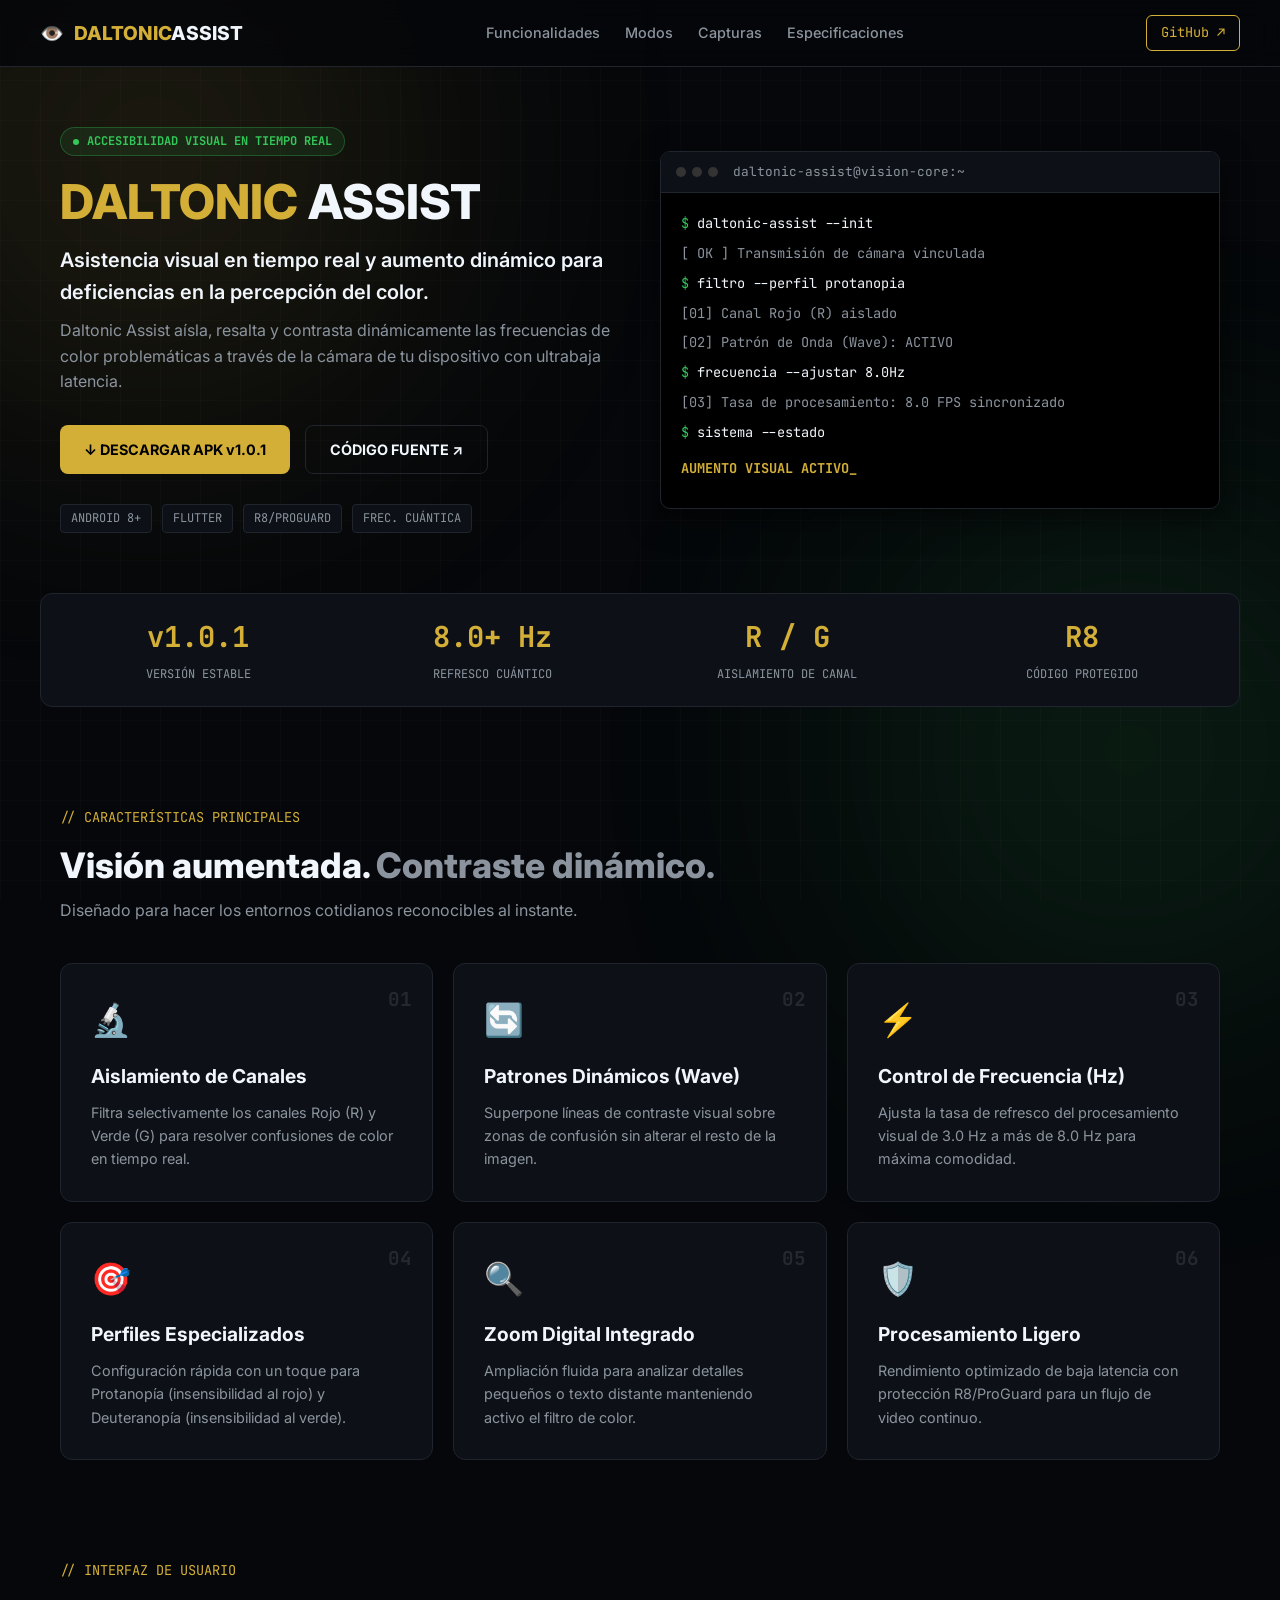
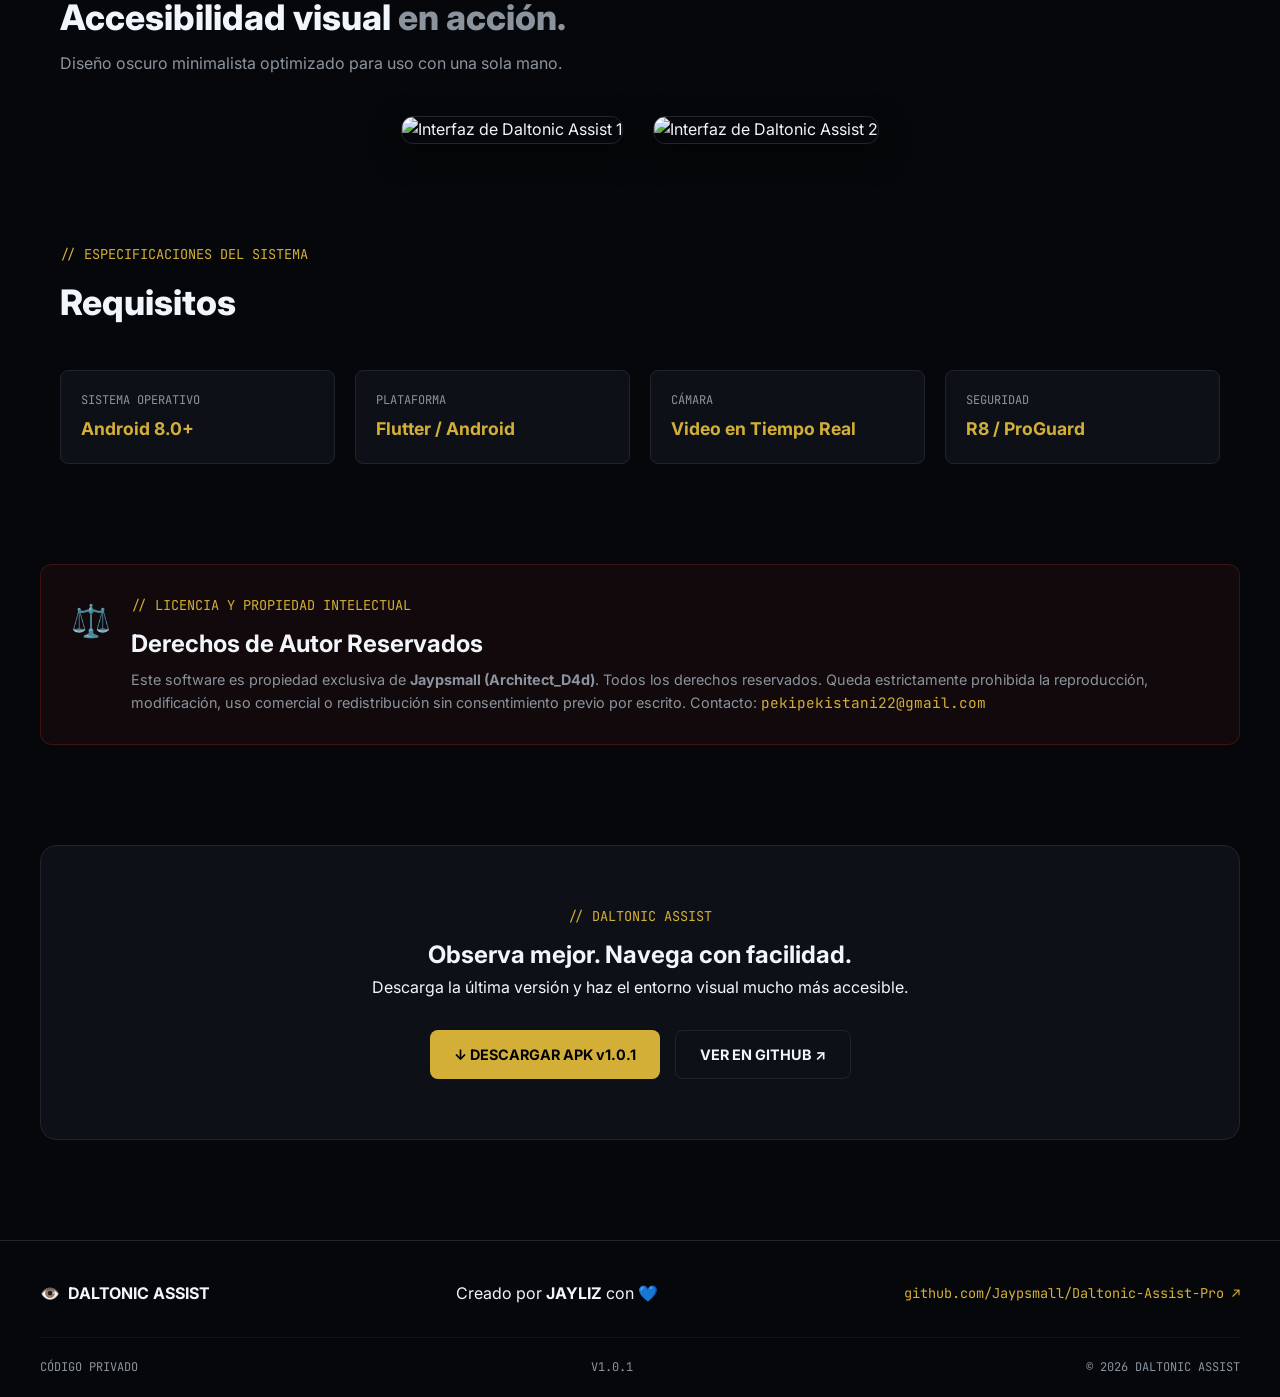
==== docs/index.html @ 0f466df2 "Create index.html for Daltonic Assist documentation Add initial HTML structure for Daltonic Assist d" ====
<!DOCTYPE html>
<html lang="es">

<head>
    <meta charset="UTF-8">
    <meta name="viewport" content="width=device-width, initial-scale=1.0">
    <meta name="description" content="Daltonic Assist - Herramienta de accesibilidad visual y aumento de visión en tiempo real">
    <meta name="theme-color" content="#05070A">

    <title>Daltonic Assist | Accesibilidad Visual</title>

    <link rel="stylesheet" href="style.css">

    <link rel="preconnect" href="https://fonts.googleapis.com">
    <link rel="preconnect" href="https://fonts.gstatic.com" crossorigin>
    <link href="https://fonts.googleapis.com/css2?family=Inter:wght@400;500;600;700;800&family=JetBrains+Mono:wght@400;500;600;700&display=swap" rel="stylesheet">
</head>

<body>

<div class="background-grid"></div>
<div class="glow glow-gold"></div>
<div class="glow glow-green"></div>

<!-- NAVEGACIÓN -->
<header class="navbar">
    <div class="nav-container">
        <a href="#" class="brand">
            <span class="brand-icon">👁️</span>
            <span class="brand-name">
                <span class="highlight">DALTONIC</span><span class="sublight">ASSIST</span>
            </span>
        </a>

        <nav class="nav-links">
            <a href="#features">Funcionalidades</a>
            <a href="#modes">Modos</a>
            <a href="#screenshots">Capturas</a>
            <a href="#requirements">Especificaciones</a>
        </nav>

        <a href="https://github.com/Jaypsmall/Daltonic-Assist-Pro" target="_blank" rel="noopener" class="nav-github">
            GitHub ↗
        </a>
    </div>
</header>

<main>
    <!-- HERO -->
    <section class="hero">
        <div class="hero-content">
            <div class="status">
                <span class="status-dot"></span>
                ACCESIBILIDAD VISUAL EN TIEMPO REAL
            </div>

            <h1>
                <span class="title-highlight">DALTONIC</span>
                <span class="title-sublight">ASSIST</span>
            </h1>

            <p class="hero-subtitle">
                Asistencia visual en tiempo real y aumento dinámico para deficiencias en la percepción del color.
            </p>

            <p class="hero-description">
                Daltonic Assist aísla, resalta y contrasta dinámicamente las frecuencias de color problemáticas a través de la cámara de tu dispositivo con ultrabaja latencia.
            </p>

            <div class="hero-buttons">
                <a href="https://github.com/Jaypsmall/Daltonic-Assist-Pro/releases/download/Accessibility/Daltonic_Assist_Pro_v1.0.1.apk" class="button button-primary">
                    ↓ DESCARGAR APK v1.0.1
                </a>
                <a href="https://github.com/Jaypsmall/Daltonic-Assist-Pro" target="_blank" rel="noopener" class="button button-secondary">
                    CÓDIGO FUENTE ↗
                </a>
            </div>

            <div class="hero-tags">
                <span>ANDROID 8+</span>
                <span>FLUTTER</span>
                <span>R8/PROGUARD</span>
                <span>FREC. CUÁNTICA</span>
            </div>
        </div>

        <!-- TERMINAL -->
        <div class="terminal">
            <div class="terminal-header">
                <div class="terminal-dots">
                    <i></i><i></i><i></i>
                </div>
                <span>daltonic-assist@vision-core:~</span>
            </div>
            <div class="terminal-body">
                <p><span class="terminal-green">$</span> daltonic-assist --init</p>
                <p class="terminal-output">[ OK ] Transmisión de cámara vinculada</p>
                <p><span class="terminal-green">$</span> filtro --perfil protanopia</p>
                <p class="terminal-output">[01] Canal Rojo (R) aislado</p>
                <p class="terminal-output">[02] Patrón de Onda (Wave): ACTIVO</p>
                <p><span class="terminal-green">$</span> frecuencia --ajustar 8.0Hz</p>
                <p class="terminal-output">[03] Tasa de procesamiento: 8.0 FPS sincronizado</p>
                <p><span class="terminal-green">$</span> sistema --estado</p>
                <p class="terminal-success">AUMENTO VISUAL ACTIVO_</p>
            </div>
        </div>
    </section>

    <!-- ESTADÍSTICAS -->
    <section class="stats">
        <div class="stat">
            <strong>v1.0.1</strong>
            <span>VERSIÓN ESTABLE</span>
        </div>
        <div class="stat">
            <strong>8.0+ Hz</strong>
            <span>REFRESCO CUÁNTICO</span>
        </div>
        <div class="stat">
            <strong>R / G</strong>
            <span>AISLAMIENTO DE CANAL</span>
        </div>
        <div class="stat">
            <strong>R8</strong>
            <span>CÓDIGO PROTEGIDO</span>
        </div>
    </section>

    <!-- FUNCIONALIDADES -->
    <section id="features" class="section">
        <div class="section-heading">
            <span class="section-label">// CARACTERÍSTICAS PRINCIPALES</span>
            <h2>Visión aumentada. <span>Contraste dinámico.</span></h2>
            <p>Diseñado para hacer los entornos cotidianos reconocibles al instante.</p>
        </div>

        <div class="feature-grid">
            <article class="feature-card">
                <div class="feature-number">01</div>
                <div class="feature-icon">🔬</div>
                <h3>Aislamiento de Canales</h3>
                <p>Filtra selectivamente los canales Rojo (R) y Verde (G) para resolver confusiones de color en tiempo real.</p>
            </article>

            <article class="feature-card">
                <div class="feature-number">02</div>
                <div class="feature-icon">🔄</div>
                <h3>Patrones Dinámicos (Wave)</h3>
                <p>Superpone líneas de contraste visual sobre zonas de confusión sin alterar el resto de la imagen.</p>
            </article>

            <article class="feature-card">
                <div class="feature-number">03</div>
                <div class="feature-icon">⚡</div>
                <h3>Control de Frecuencia (Hz)</h3>
                <p>Ajusta la tasa de refresco del procesamiento visual de 3.0 Hz a más de 8.0 Hz para máxima comodidad.</p>
            </article>

            <article class="feature-card">
                <div class="feature-number">04</div>
                <div class="feature-icon">🎯</div>
                <h3>Perfiles Especializados</h3>
                <p>Configuración rápida con un toque para Protanopía (insensibilidad al rojo) y Deuteranopía (insensibilidad al verde).</p>
            </article>

            <article class="feature-card">
                <div class="feature-number">05</div>
                <div class="feature-icon">🔍</div>
                <h3>Zoom Digital Integrado</h3>
                <p>Ampliación fluida para analizar detalles pequeños o texto distante manteniendo activo el filtro de color.</p>
            </article>

            <article class="feature-card">
                <div class="feature-number">06</div>
                <div class="feature-icon">🛡️</div>
                <h3>Procesamiento Ligero</h3>
                <p>Rendimiento optimizado de baja latencia con protección R8/ProGuard para un flujo de video continuo.</p>
            </article>
        </div>
    </section>

    <!-- CAPTURAS -->
    <section id="screenshots" class="section screenshots-section">
        <div class="section-heading">
            <span class="section-label">// INTERFAZ DE USUARIO</span>
            <h2>Accesibilidad visual <span>en acción.</span></h2>
            <p>Diseño oscuro minimalista optimizado para uso con una sola mano.</p>
        </div>

        <div class="screenshots">
            <div class="screenshot">
                <img src="https://github.com/user-attachments/assets/061804b4-d7e8-48ab-a91e-9db1a5390f94" alt="Interfaz de Daltonic Assist 1">
            </div>
            <div class="screenshot">
                <img src="https://github.com/user-attachments/assets/c7532c7c-3c86-4502-9d98-0969b543b65f" alt="Interfaz de Daltonic Assist 2">
            </div>
        </div>
    </section>

    <!-- ESPECIFICACIONES -->
    <section id="requirements" class="section requirements-section">
        <div class="section-heading">
            <span class="section-label">// ESPECIFICACIONES DEL SISTEMA</span>
            <h2>Requisitos</h2>
        </div>

        <div class="requirements-grid">
            <div class="requirement">
                <span>SISTEMA OPERATIVO</span>
                <strong>Android 8.0+</strong>
            </div>
            <div class="requirement">
                <span>PLATAFORMA</span>
                <strong>Flutter / Android</strong>
            </div>
            <div class="requirement">
                <span>CÁMARA</span>
                <strong>Video en Tiempo Real</strong>
            </div>
            <div class="requirement">
                <span>SEGURIDAD</span>
                <strong>R8 / ProGuard</strong>
            </div>
        </div>
    </section>

    <!-- LICENCIA Y DERECHOS -->
    <section class="disclaimer">
        <div class="disclaimer-icon">⚖️</div>
        <div>
            <span class="section-label">// LICENCIA Y PROPIEDAD INTELECTUAL</span>
            <h2>Derechos de Autor Reservados</h2>
            <p>
                Este software es propiedad exclusiva de <strong>Jaypsmall (Architect_D4d)</strong>. Todos los derechos reservados.
                Queda estrictamente prohibida la reproducción, modificación, uso comercial o redistribución sin consentimiento previo por escrito.
                Contacto: <code>pekipekistani22@gmail.com</code>
            </p>
        </div>
    </section>

    <!-- CTA -->
    <section class="cta">
        <div class="cta-content">
            <span class="section-label">// DALTONIC ASSIST</span>
            <h2>Observa mejor. <span>Navega con facilidad.</span></h2>
            <p>Descarga la última versión y haz el entorno visual mucho más accesible.</p>

            <div class="hero-buttons">
                <a href="https://github.com/Jaypsmall/Daltonic-Assist-Pro/releases/download/Accessibility/Daltonic_Assist_Pro_v1.0.1.apk" class="button button-primary">
                    ↓ DESCARGAR APK v1.0.1
                </a>
                <a href="https://github.com/Jaypsmall/Daltonic-Assist-Pro" target="_blank" rel="noopener" class="button button-secondary">
                    VER EN GITHUB ↗
                </a>
            </div>
        </div>
    </section>
</main>

<!-- PIE DE PÁGINA -->
<footer>
    <div class="footer-inner">
        <div class="footer-brand">
            <span>👁️</span>
            <strong>DALTONIC ASSIST</strong>
        </div>
        <p>Creado por <strong>JAYLIZ</strong> con 💙</p>
        <a href="https://github.com/Jaypsmall/Daltonic-Assist-Pro" target="_blank" rel="noopener">
            github.com/Jaypsmall/Daltonic-Assist-Pro ↗
        </a>
    </div>

    <div class="footer-bottom">
        <span>CÓDIGO PRIVADO</span>
        <span>V1.0.1</span>
        <span>© 2026 DALTONIC ASSIST</span>
    </div>
</footer>

</body>
</html>
---- docs/style.css ----
:root {
    --bg-color: #05070a;
    --card-bg: #0d1117;
    --border-color: #1f242d;
    --accent-gold: #d4af37;
    --accent-gold-light: #f3ca40;
    --accent-red: #ff3b30;
    --accent-green: #34c759;
    --text-primary: #f0f6fc;
    --text-secondary: #8b949e;
    --font-sans: 'Inter', -apple-system, BlinkMacSystemFont, sans-serif;
    --font-mono: 'JetBrains Mono', monospace;
}

* {
    box-sizing: border-box;
    margin: 0;
    padding: 0;
}

body {
    background-color: var(--bg-color);
    color: var(--text-primary);
    font-family: var(--font-sans);
    line-height: 1.6;
    overflow-x: hidden;
    position: relative;
}

/* EFECTOS DE FONDO */
.background-grid {
    position: fixed;
    top: 0;
    left: 0;
    width: 100vw;
    height: 100vh;
    background-image: 
        linear-gradient(to right, rgba(255, 255, 255, 0.02) 1px, transparent 1px),
        linear-gradient(to bottom, rgba(255, 255, 255, 0.02) 1px, transparent 1px);
    background-size: 40px 40px;
    z-index: -2;
    pointer-events: none;
}

.glow {
    position: fixed;
    width: 500px;
    height: 500px;
    border-radius: 50%;
    filter: blur(140px);
    z-index: -1;
    pointer-events: none;
    opacity: 0.15;
}

.glow-gold {
    top: -100px;
    left: -100px;
    background: var(--accent-gold);
}

.glow-green {
    bottom: -100px;
    right: -100px;
    background: var(--accent-green);
}

/* BARRA DE NAVEGACIÓN */
.navbar {
    position: sticky;
    top: 0;
    background-color: rgba(5, 7, 10, 0.85);
    backdrop-filter: blur(12px);
    border-bottom: 1px solid var(--border-color);
    z-index: 100;
    padding: 15px 20px;
}

.nav-container {
    max-width: 1200px;
    margin: 0 auto;
    display: flex;
    justify-content: space-between;
    align-items: center;
}

.brand {
    display: flex;
    align-items: center;
    gap: 10px;
    text-decoration: none;
    color: var(--text-primary);
    font-weight: 800;
    font-size: 1.2rem;
}

.brand-name .highlight {
    color: var(--accent-gold);
}

.brand-name .sublight {
    color: var(--text-primary);
}

.nav-links {
    display: flex;
    gap: 25px;
}

.nav-links a {
    color: var(--text-secondary);
    text-decoration: none;
    font-size: 0.9rem;
    font-weight: 500;
    transition: color 0.2s;
}

.nav-links a:hover {
    color: var(--accent-gold);
}

.nav-github {
    color: var(--accent-gold);
    border: 1px solid var(--accent-gold);
    padding: 6px 14px;
    border-radius: 6px;
    text-decoration: none;
    font-size: 0.85rem;
    font-family: var(--font-mono);
    transition: background 0.2s;
}

.nav-github:hover {
    background: rgba(212, 175, 55, 0.1);
}

/* HERO */
.hero {
    max-width: 1200px;
    margin: 60px auto;
    padding: 0 20px;
    display: grid;
    grid-template-columns: 1fr 1fr;
    gap: 40px;
    align-items: center;
}

.status {
    display: inline-flex;
    align-items: center;
    gap: 8px;
    background-color: rgba(52, 199, 89, 0.1);
    color: var(--accent-green);
    border: 1px solid rgba(52, 199, 89, 0.3);
    padding: 4px 12px;
    border-radius: 20px;
    font-size: 0.75rem;
    font-family: var(--font-mono);
    font-weight: 700;
    margin-bottom: 20px;
}

.status-dot {
    width: 6px;
    height: 6px;
    background-color: var(--accent-green);
    border-radius: 50%;
}

.hero h1 {
    font-size: 3rem;
    line-height: 1.1;
    font-weight: 800;
    margin-bottom: 15px;
}

.title-highlight {
    color: var(--accent-gold);
}

.title-sublight {
    color: var(--text-primary);
}

.hero-subtitle {
    font-size: 1.25rem;
    color: var(--text-primary);
    font-weight: 600;
    margin-bottom: 10px;
}

.hero-description {
    color: var(--text-secondary);
    margin-bottom: 30px;
}

.hero-buttons {
    display: flex;
    gap: 15px;
    margin-bottom: 30px;
}

.button {
    padding: 12px 24px;
    border-radius: 8px;
    font-weight: 700;
    text-decoration: none;
    font-size: 0.9rem;
    display: inline-flex;
    align-items: center;
    transition: transform 0.2s, opacity 0.2s;
}

.button:hover {
    transform: translateY(-2px);
}

.button-primary {
    background-color: var(--accent-gold);
    color: #000;
}

.button-secondary {
    background-color: transparent;
    color: var(--text-primary);
    border: 1px solid var(--border-color);
}

.hero-tags {
    display: flex;
    gap: 10px;
    flex-wrap: wrap;
}

.hero-tags span {
    background-color: var(--card-bg);
    border: 1px solid var(--border-color);
    padding: 4px 10px;
    border-radius: 4px;
    font-family: var(--font-mono);
    font-size: 0.75rem;
    color: var(--text-secondary);
}

/* TERMINAL */
.terminal {
    background-color: #000;
    border: 1px solid var(--border-color);
    border-radius: 10px;
    overflow: hidden;
    font-family: var(--font-mono);
    box-shadow: 0 10px 30px rgba(0,0,0,0.5);
}

.terminal-header {
    background-color: var(--card-bg);
    padding: 10px 15px;
    display: flex;
    align-items: center;
    gap: 15px;
    border-bottom: 1px solid var(--border-color);
    font-size: 0.8rem;
    color: var(--text-secondary);
}

.terminal-dots {
    display: flex;
    gap: 6px;
}

.terminal-dots i {
    width: 10px;
    height: 10px;
    border-radius: 50%;
    background-color: #333;
}

.terminal-body {
    padding: 20px;
    font-size: 0.85rem;
}

.terminal-body p {
    margin-bottom: 8px;
}

.terminal-green {
    color: var(--accent-green);
}

.terminal-output {
    color: var(--text-secondary);
}

.terminal-success {
    color: var(--accent-gold);
    font-weight: 700;
    margin-top: 15px;
}

/* ESTADÍSTICAS */
.stats {
    max-width: 1200px;
    margin: 40px auto;
    padding: 20px;
    display: grid;
    grid-template-columns: repeat(auto-fit, minmax(200px, 1fr));
    gap: 20px;
    background-color: var(--card-bg);
    border: 1px solid var(--border-color);
    border-radius: 12px;
}

.stat {
    text-align: center;
}

.stat strong {
    display: block;
    font-size: 1.8rem;
    color: var(--accent-gold);
    font-family: var(--font-mono);
}

.stat span {
    font-size: 0.75rem;
    color: var(--text-secondary);
    font-family: var(--font-mono);
}

/* SECCIONES General */
.section {
    max-width: 1200px;
    margin: 100px auto;
    padding: 0 20px;
}

.section-heading {
    margin-bottom: 40px;
}

.section-label {
    font-family: var(--font-mono);
    color: var(--accent-gold);
    font-size: 0.85rem;
    display: block;
    margin-bottom: 8px;
}

.section-heading h2 {
    font-size: 2.2rem;
    font-weight: 800;
}

.section-heading h2 span {
    color: var(--text-secondary);
}

.section-heading p {
    color: var(--text-secondary);
    margin-top: 5px;
}

/* TARJETAS DE CARACTERÍSTICAS */
.feature-grid {
    display: grid;
    grid-template-columns: repeat(auto-fit, minmax(320px, 1fr));
    gap: 20px;
}

.feature-card {
    background-color: var(--card-bg);
    border: 1px solid var(--border-color);
    padding: 30px;
    border-radius: 12px;
    position: relative;
    transition: border-color 0.2s;
}

.feature-card:hover {
    border-color: var(--accent-gold);
}

.feature-number {
    position: absolute;
    top: 20px;
    right: 20px;
    font-family: var(--font-mono);
    color: rgba(255,255,255,0.1);
    font-size: 1.2rem;
    font-weight: 700;
}

.feature-icon {
    font-size: 2rem;
    margin-bottom: 15px;
}

.feature-card h3 {
    margin-bottom: 10px;
    font-size: 1.2rem;
}

.feature-card p {
    color: var(--text-secondary);
    font-size: 0.9rem;
}

/* CAPTURAS DE PANTALLA */
.screenshots {
    display: flex;
    justify-content: center;
    gap: 30px;
    flex-wrap: wrap;
}

.screenshot img {
    max-width: 320px;
    width: 100%;
    border-radius: 12px;
    border: 1px solid var(--border-color);
    box-shadow: 0 10px 30px rgba(0,0,0,0.5);
}

/* REQUISITOS */
.requirements-grid {
    display: grid;
    grid-template-columns: repeat(auto-fit, minmax(220px, 1fr));
    gap: 20px;
}

.requirement {
    background-color: var(--card-bg);
    border: 1px solid var(--border-color);
    padding: 20px;
    border-radius: 8px;
    display: flex;
    flex-direction: column;
    gap: 5px;
}

.requirement span {
    font-family: var(--font-mono);
    color: var(--text-secondary);
    font-size: 0.75rem;
}

.requirement strong {
    font-size: 1.1rem;
    color: var(--accent-gold);
}

/* AVISO LEGAL Y LICENCIA */
.disclaimer {
    max-width: 1200px;
    margin: 60px auto;
    padding: 30px;
    background-color: rgba(255, 59, 48, 0.05);
    border: 1px solid rgba(255, 59, 48, 0.2);
    border-radius: 12px;
    display: flex;
    gap: 20px;
    align-items: flex-start;
}

.disclaimer-icon {
    font-size: 2rem;
}

.disclaimer p {
    color: var(--text-secondary);
    font-size: 0.9rem;
    margin-top: 5px;
}

.disclaimer code {
    font-family: var(--font-mono);
    color: var(--accent-gold);
}

/* CTA */
.cta {
    max-width: 1200px;
    margin: 100px auto;
    padding: 60px 20px;
    text-align: center;
    background-color: var(--card-bg);
    border: 1px solid var(--border-color);
    border-radius: 16px;
}

.cta .hero-buttons {
    justify-content: center;
    margin-top: 30px;
    margin-bottom: 0;
}

/* PIE DE PÁGINA */
footer {
    border-top: 1px solid var(--border-color);
    padding: 40px 20px 20px;
    background-color: var(--bg-color);
}

.footer-inner {
    max-width: 1200px;
    margin: 0 auto;
    display: flex;
    justify-content: space-between;
    align-items: center;
    flex-wrap: wrap;
    gap: 20px;
    margin-bottom: 30px;
}

.footer-brand {
    display: flex;
    align-items: center;
    gap: 8px;
}

.footer-inner a {
    color: var(--accent-gold);
    text-decoration: none;
    font-family: var(--font-mono);
    font-size: 0.85rem;
}

.footer-bottom {
    max-width: 1200px;
    margin: 0 auto;
    border-top: 1px solid rgba(255,255,255,0.05);
    padding-top: 20px;
    display: flex;
    justify-content: space-between;
    font-family: var(--font-mono);
    font-size: 0.75rem;
    color: var(--text-secondary);
}

/* RESPONSIVO */
@media (max-width: 768px) {
    .hero {
        grid-template-columns: 1fr;
    }
    .nav-links {
        display: none;
    }
    .hero h1 {
        font-size: 2.2rem;
    }
}
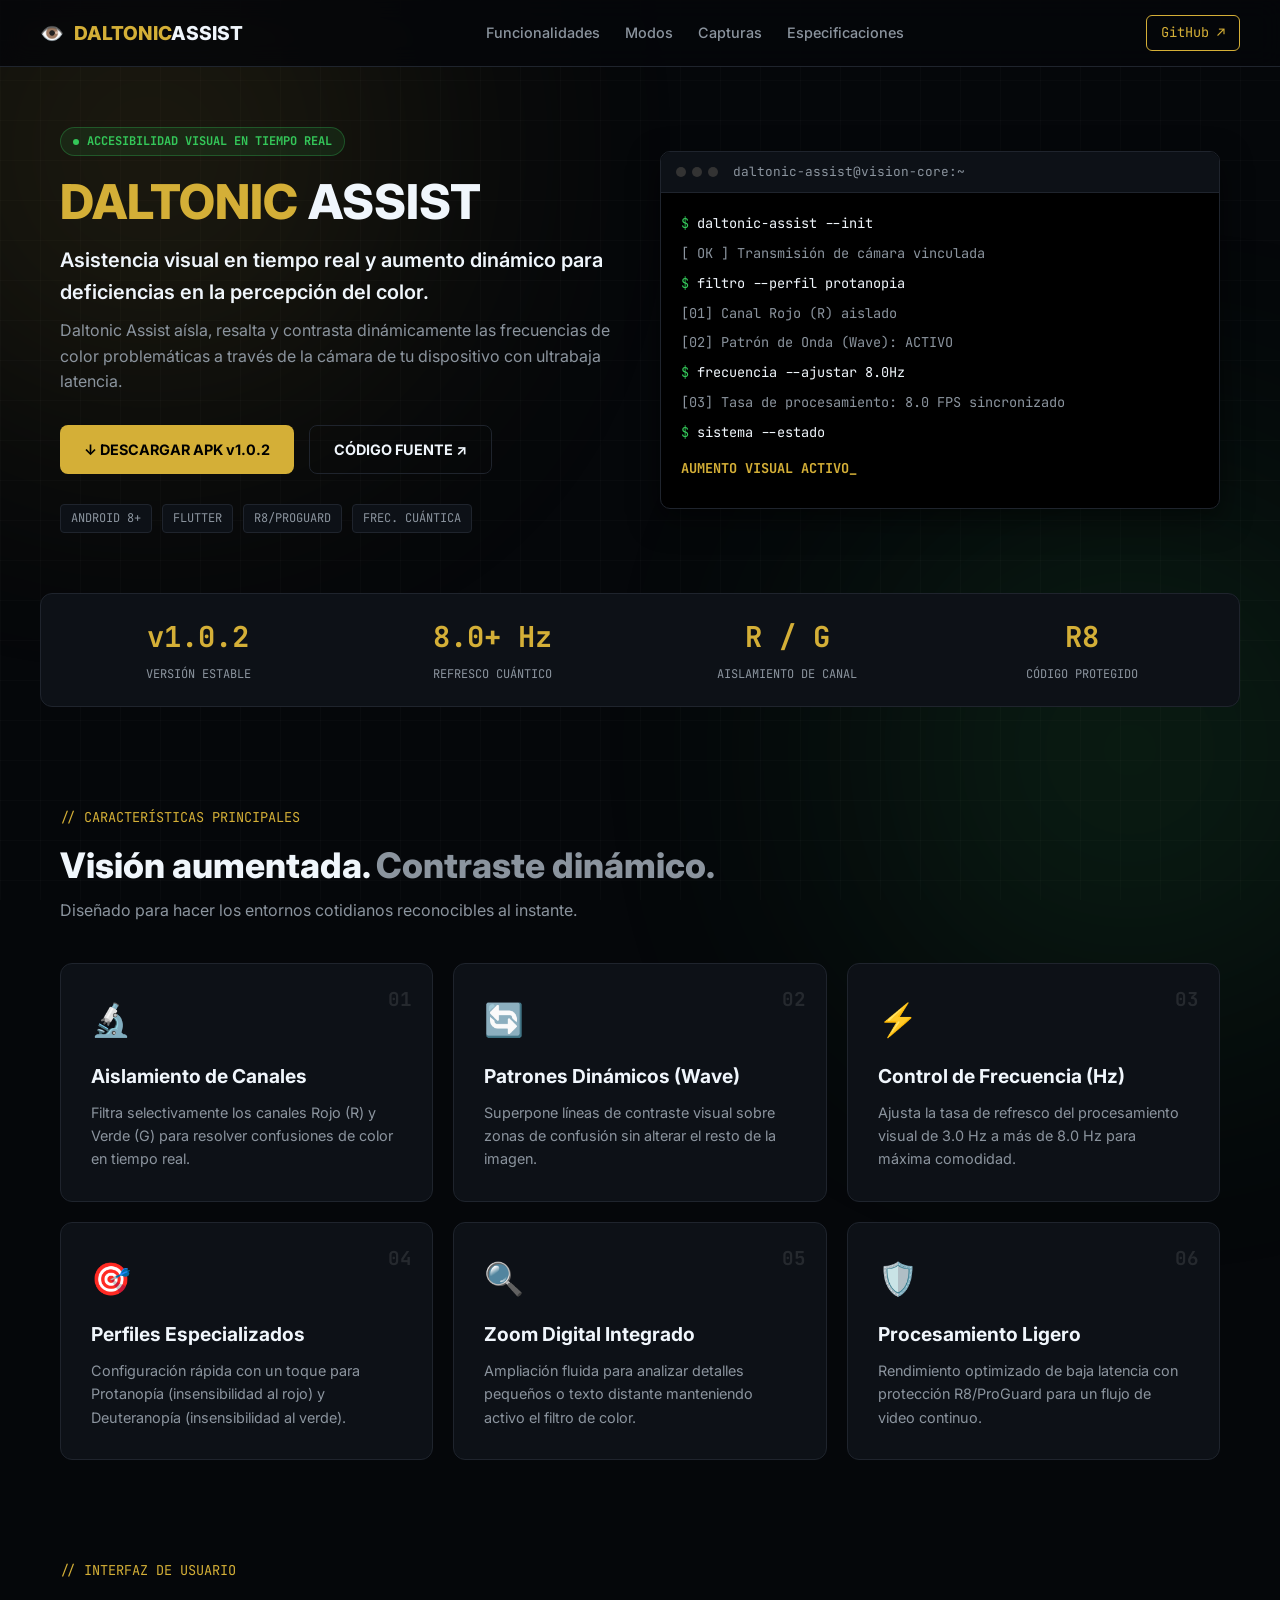
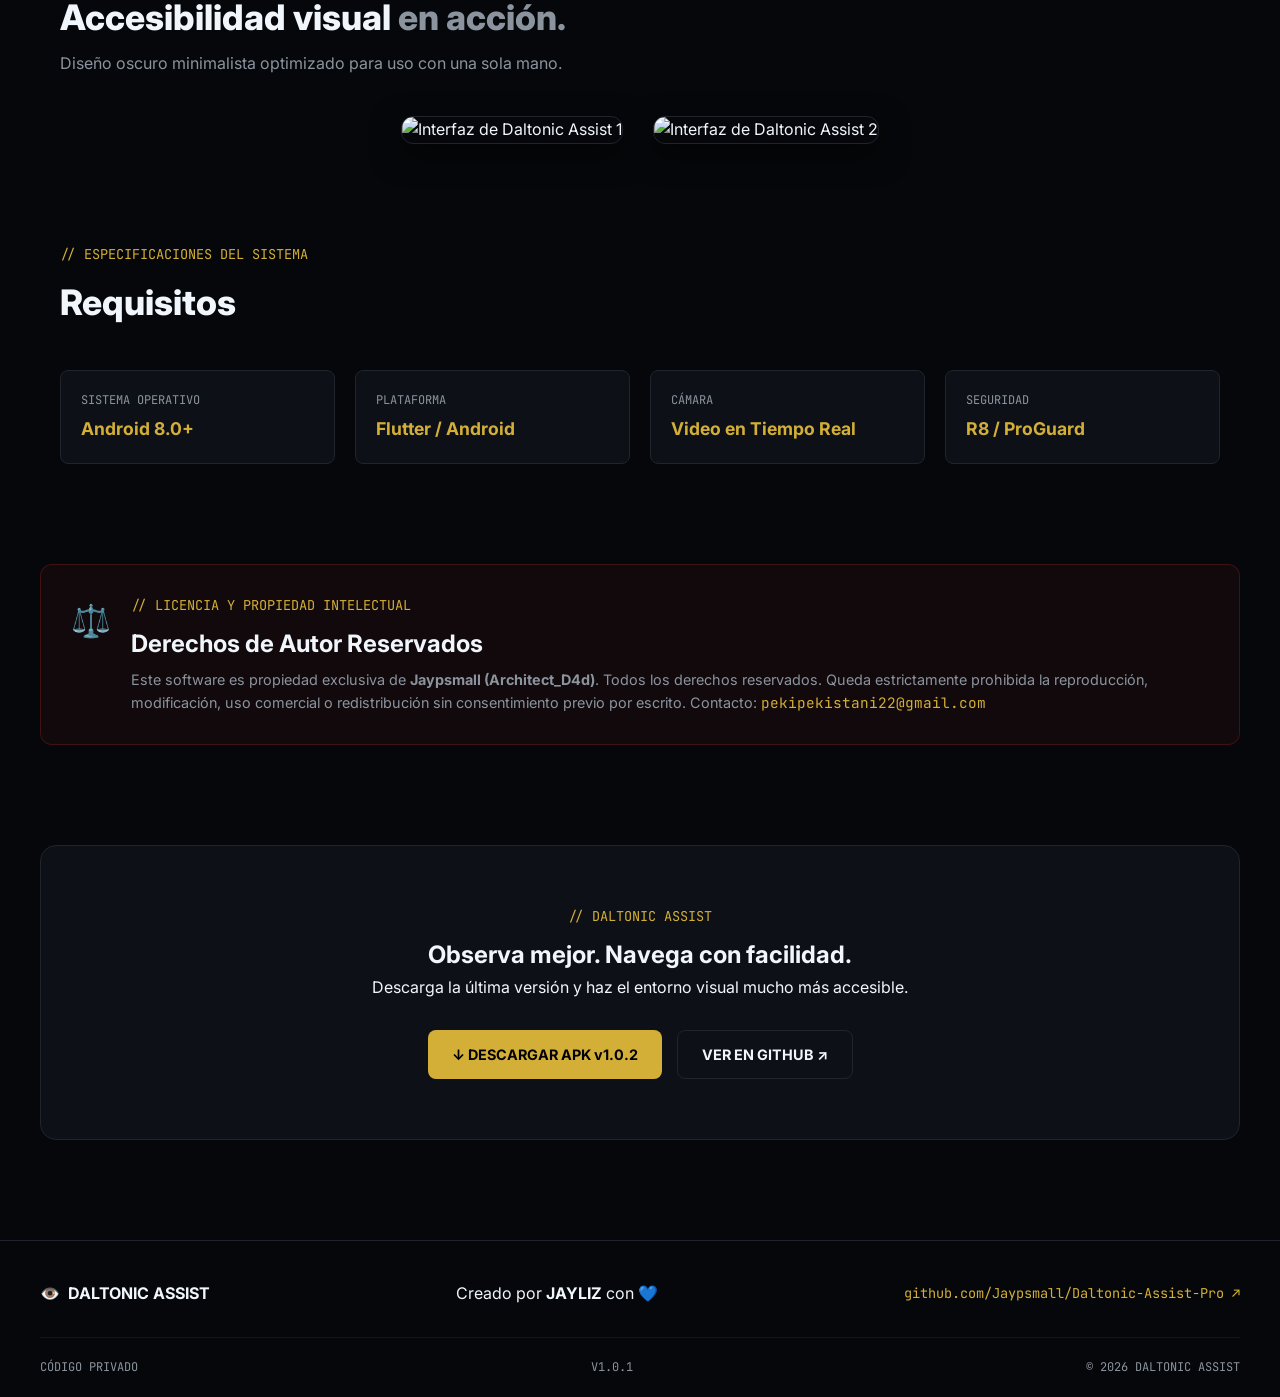
==== commit a7cdda8f: "Update APK download links to version 1.0.2" ====
--- a/docs/index.html
+++ b/docs/index.html
@@ -68,8 +68,8 @@
             </p>
 
             <div class="hero-buttons">
-                <a href="https://github.com/Jaypsmall/Daltonic-Assist-Pro/releases/download/Accessibility/Daltonic_Assist_Pro_v1.0.1.apk" class="button button-primary">
-                    ↓ DESCARGAR APK v1.0.1
+                <a href="https://github.com/Jaypsmall/Daltonic-Assist-Pro/releases/download/Accessibility/Daltonic_Assist_Pro_v1.0.2.apk" class="button button-primary">
+                    ↓ DESCARGAR APK v1.0.2
                 </a>
                 <a href="https://github.com/Jaypsmall/Daltonic-Assist-Pro" target="_blank" rel="noopener" class="button button-secondary">
                     CÓDIGO FUENTE ↗
@@ -109,7 +109,7 @@
     <!-- ESTADÍSTICAS -->
     <section class="stats">
         <div class="stat">
-            <strong>v1.0.1</strong>
+            <strong>v1.0.2</strong>
             <span>VERSIÓN ESTABLE</span>
         </div>
         <div class="stat">
@@ -246,8 +246,8 @@
             <p>Descarga la última versión y haz el entorno visual mucho más accesible.</p>
 
             <div class="hero-buttons">
-                <a href="https://github.com/Jaypsmall/Daltonic-Assist-Pro/releases/download/Accessibility/Daltonic_Assist_Pro_v1.0.1.apk" class="button button-primary">
-                    ↓ DESCARGAR APK v1.0.1
+                <a href="https://github.com/Jaypsmall/Daltonic-Assist-Pro/releases/download/Accessibility/Daltonic_Assist_Pro_v1.0.2.apk" class="button button-primary">
+                    ↓ DESCARGAR APK v1.0.2
                 </a>
                 <a href="https://github.com/Jaypsmall/Daltonic-Assist-Pro" target="_blank" rel="noopener" class="button button-secondary">
                     VER EN GITHUB ↗
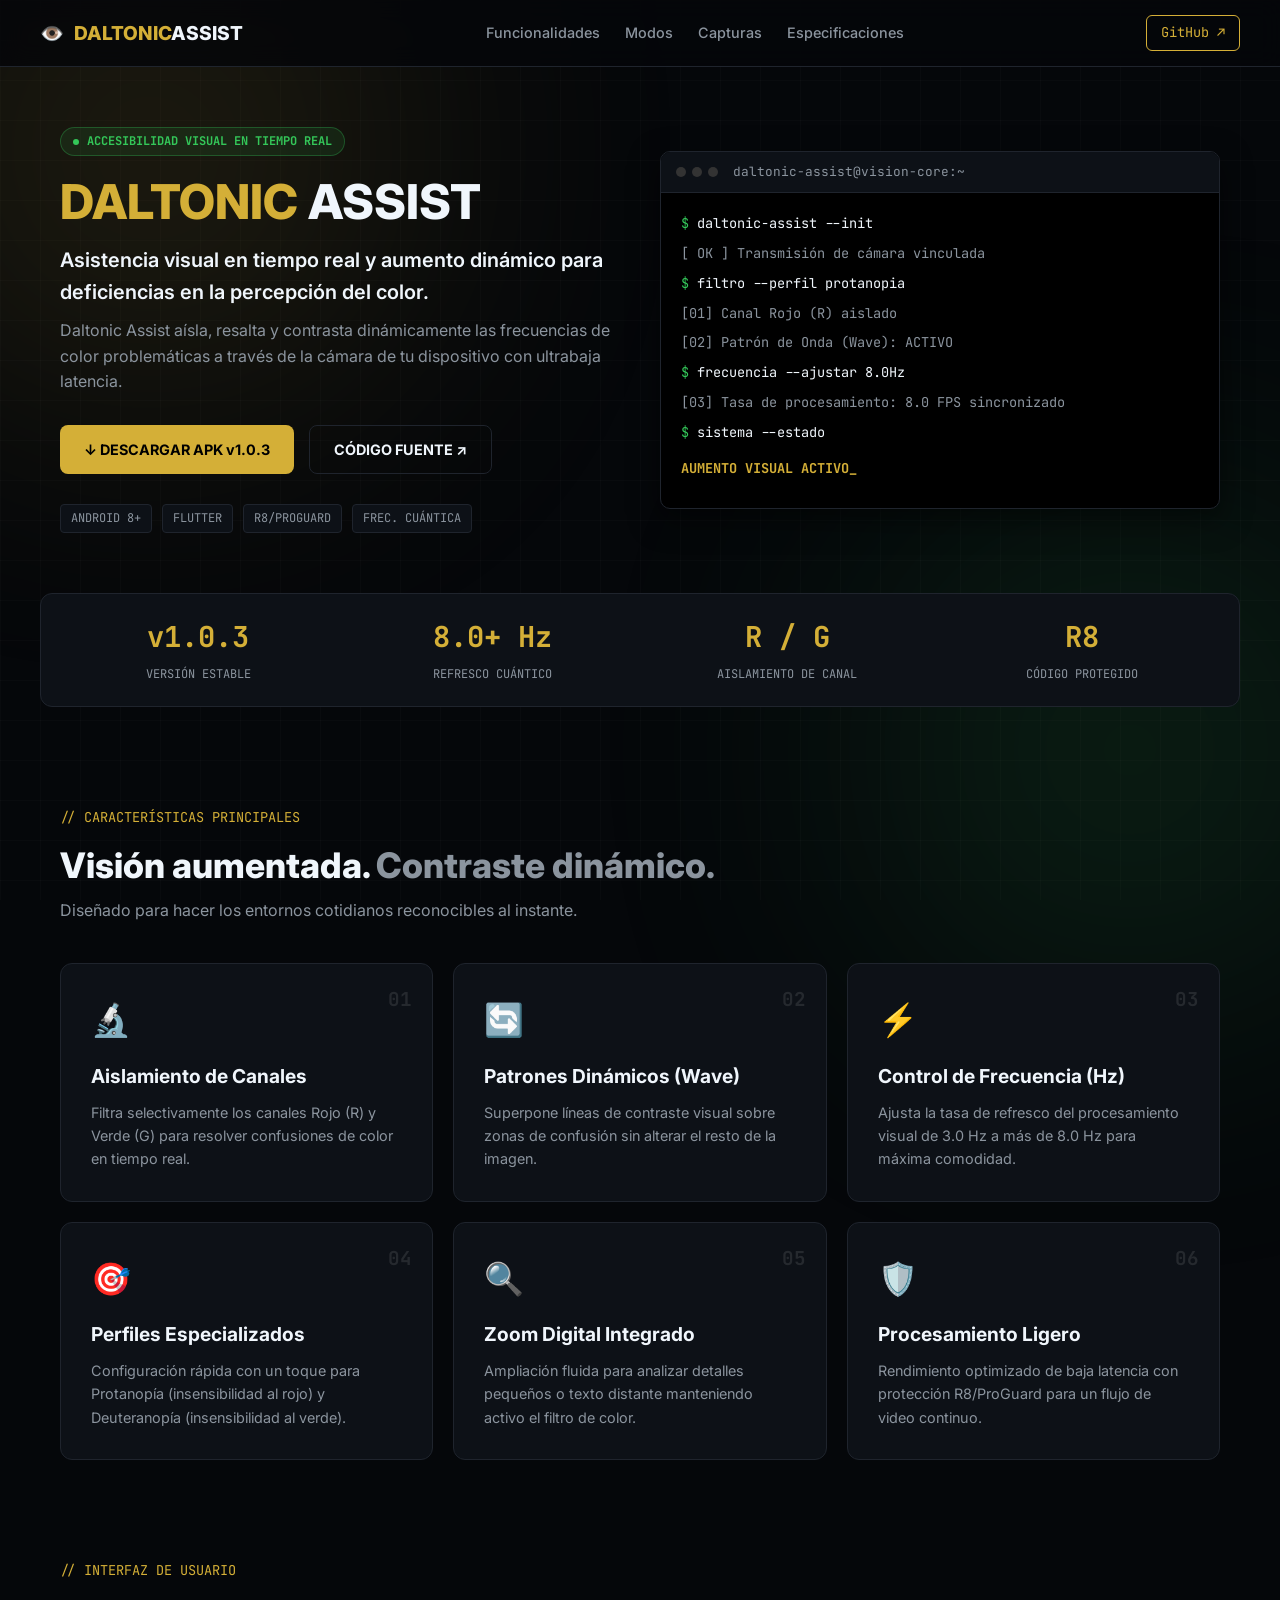
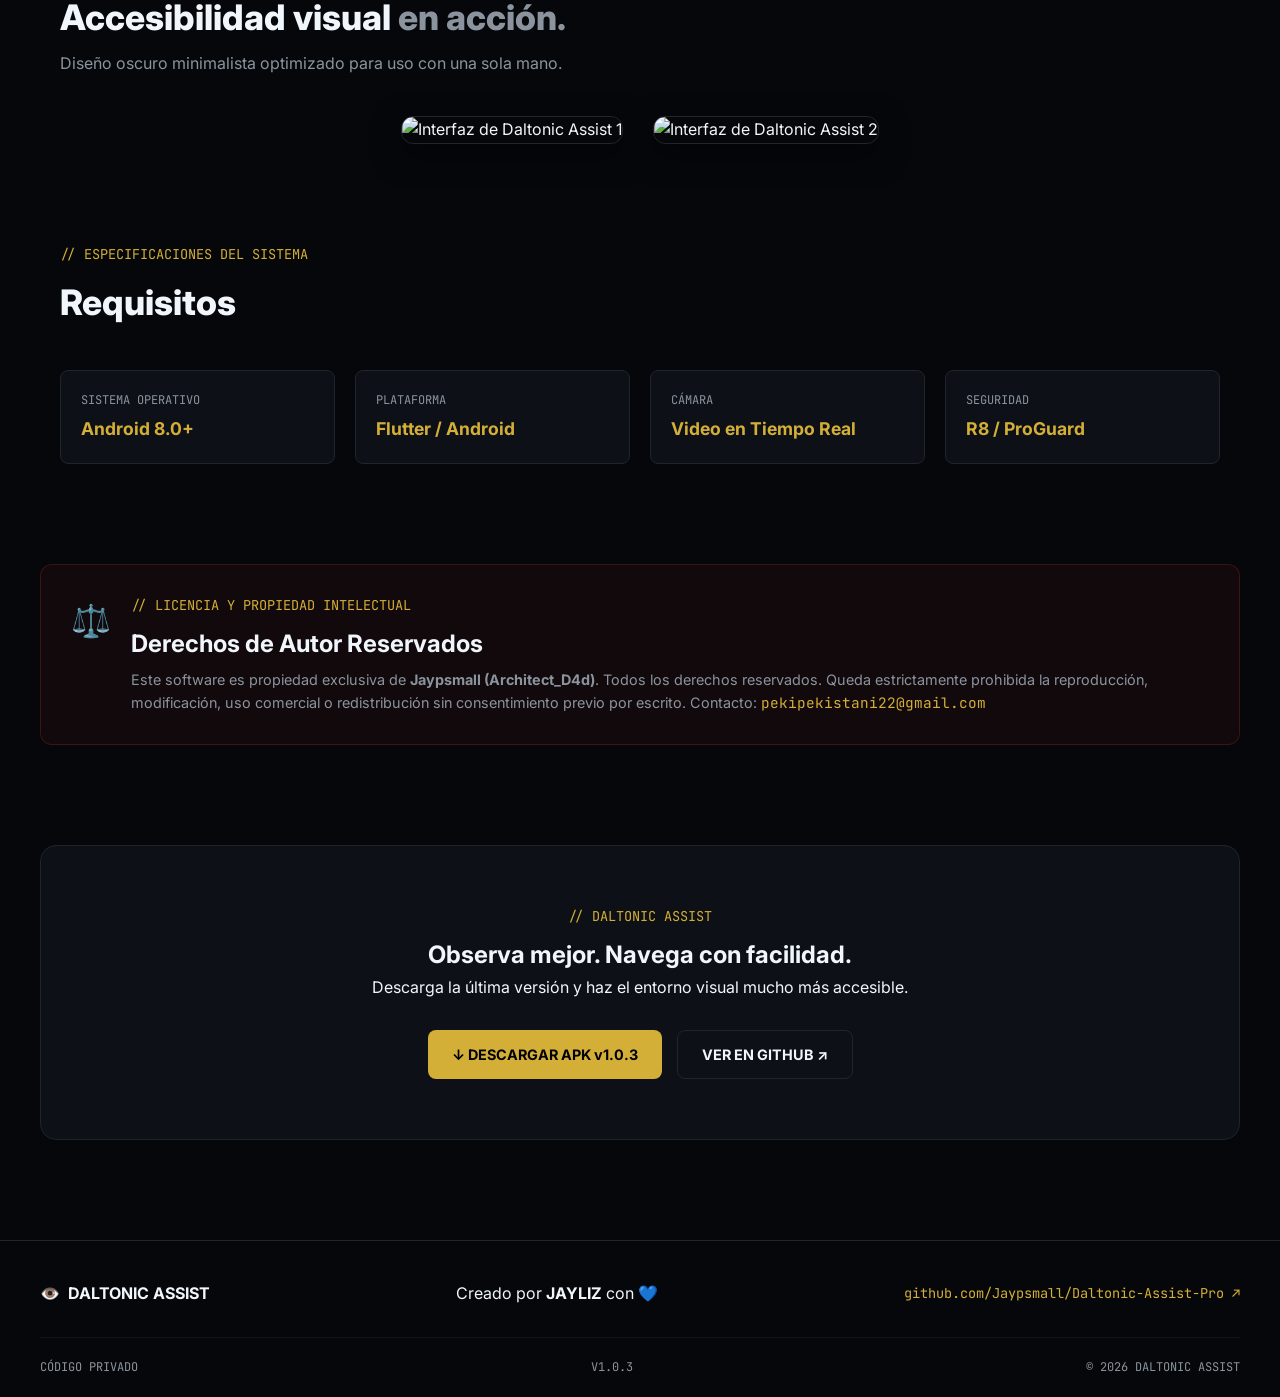
==== commit 5505a6d2: "Update APK links and version to v1.0.3" ====
--- a/docs/index.html
+++ b/docs/index.html
@@ -68,8 +68,8 @@
             </p>
 
             <div class="hero-buttons">
-                <a href="https://github.com/Jaypsmall/Daltonic-Assist-Pro/releases/download/Accessibility/Daltonic_Assist_Pro_v1.0.2.apk" class="button button-primary">
-                    ↓ DESCARGAR APK v1.0.2
+                <a href="https://github.com/Jaypsmall/Daltonic-Assist-Pro/releases/download/Accessibility/Daltonic_Assist_Pro_v1.0.3.apk" class="button button-primary">
+                    ↓ DESCARGAR APK v1.0.3
                 </a>
                 <a href="https://github.com/Jaypsmall/Daltonic-Assist-Pro" target="_blank" rel="noopener" class="button button-secondary">
                     CÓDIGO FUENTE ↗
@@ -109,7 +109,7 @@
     <!-- ESTADÍSTICAS -->
     <section class="stats">
         <div class="stat">
-            <strong>v1.0.2</strong>
+            <strong>v1.0.3</strong>
             <span>VERSIÓN ESTABLE</span>
         </div>
         <div class="stat">
@@ -246,8 +246,8 @@
             <p>Descarga la última versión y haz el entorno visual mucho más accesible.</p>
 
             <div class="hero-buttons">
-                <a href="https://github.com/Jaypsmall/Daltonic-Assist-Pro/releases/download/Accessibility/Daltonic_Assist_Pro_v1.0.2.apk" class="button button-primary">
-                    ↓ DESCARGAR APK v1.0.2
+                <a href="https://github.com/Jaypsmall/Daltonic-Assist-Pro/releases/download/Accessibility/Daltonic_Assist_Pro_v1.0.3.apk" class="button button-primary">
+                    ↓ DESCARGAR APK v1.0.3
                 </a>
                 <a href="https://github.com/Jaypsmall/Daltonic-Assist-Pro" target="_blank" rel="noopener" class="button button-secondary">
                     VER EN GITHUB ↗
@@ -272,7 +272,7 @@
 
     <div class="footer-bottom">
         <span>CÓDIGO PRIVADO</span>
-        <span>V1.0.1</span>
+        <span>V1.0.3</span>
         <span>© 2026 DALTONIC ASSIST</span>
     </div>
 </footer>
